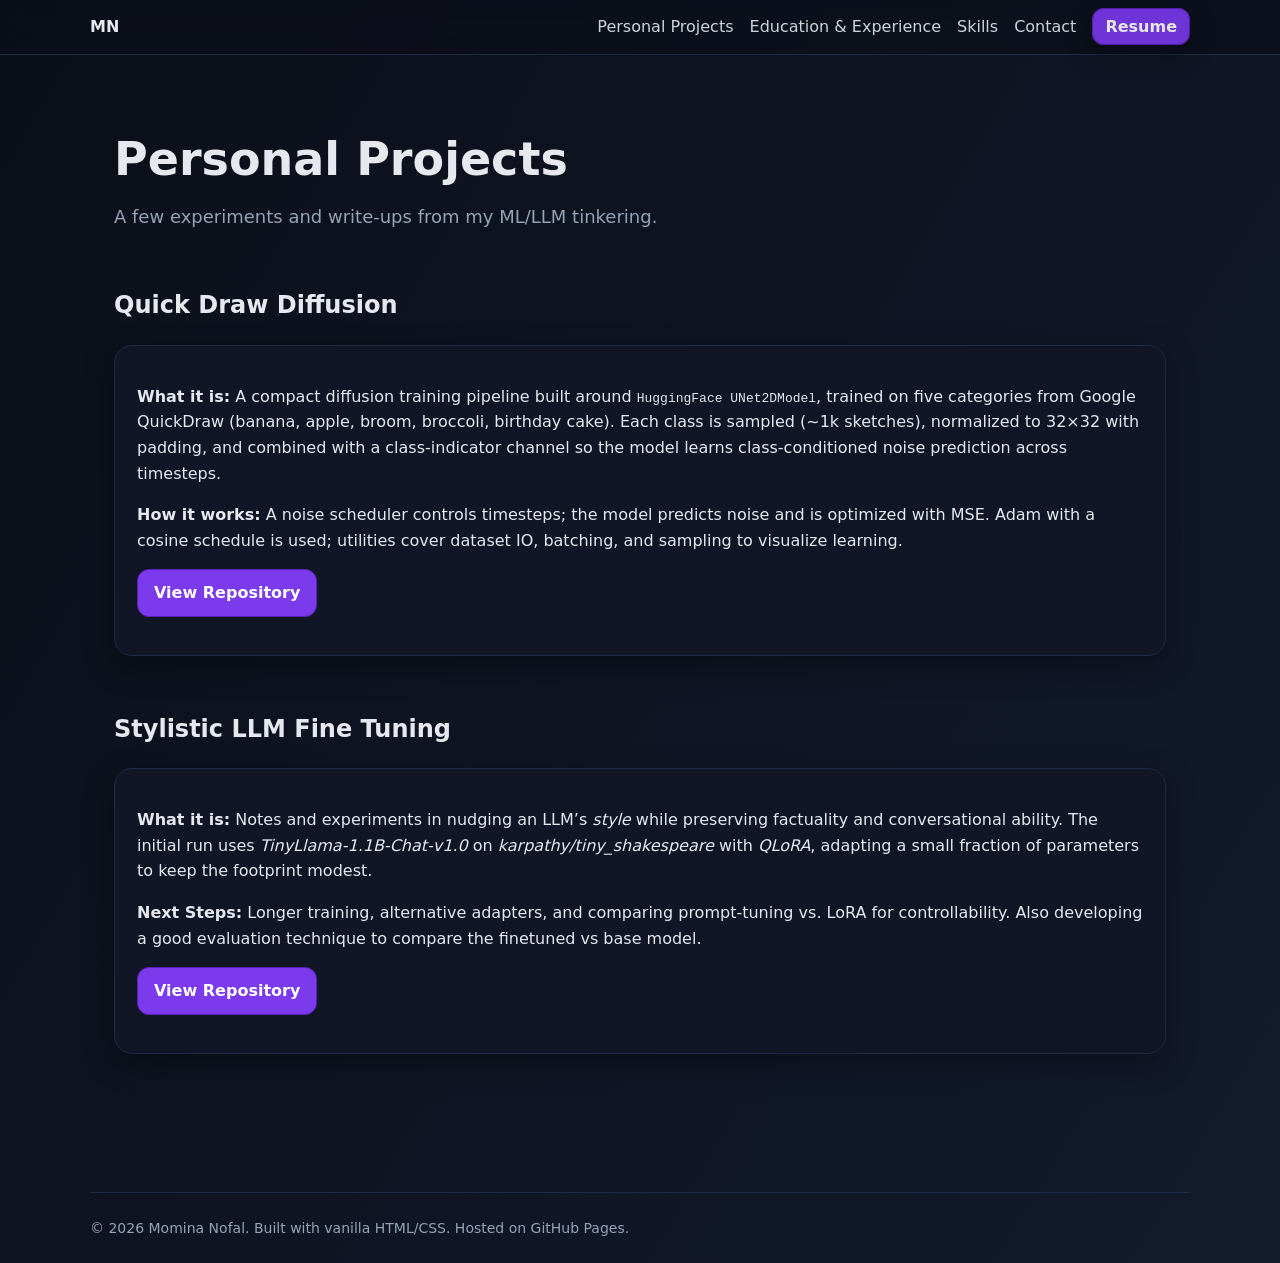
==== projects.html @ 646f493b "website changes" ====
<!DOCTYPE html>
<html lang="en">
<head>
  <meta charset="utf-8" />
  <meta name="viewport" content="width=device-width, initial-scale=1" />
  <title>Personal Projects — Momina Nofal</title>
  <meta name="description" content="Personal projects by Momina Nofal." />
  <link rel="stylesheet" href="assets/styles.css" />
</head>
<body>
  <nav>
    <div class="container nav-inner">
      <div class="brand"><a href="index.html">MN</a></div>
      <ul>
        <li><a href="projects.html">Personal Projects</a></li>
        <li><a href="index.html#edu-exp">Education & Experience</a></li>
        <li><a href="index.html#skills">Skills</a></li>
        <li><a href="index.html#contact">Contact</a></li>
        <li><a class="nav-cta" href="Resume-mominanofal.pdf" target="_blank" rel="noopener">Resume</a></li>
      </ul>
    </div>
  </nav>

  <main class="container">
    <header class="section">
      <h1>Personal Projects</h1>
      <p class="subtitle">A few experiments and write‑ups from my ML/LLM tinkering.</p>
    </header>

    <section class="section project">
      <h2>Quick Draw Diffusion</h2>
      <div class="card article">
        <p><strong>What it is:</strong> A compact diffusion training pipeline built around <code>HuggingFace UNet2DModel</code>, trained on five categories from Google QuickDraw (banana, apple, broom, broccoli, birthday cake). Each class is sampled (~1k sketches), normalized to 32×32 with padding, and combined with a class‑indicator channel so the model learns class‑conditioned noise prediction across timesteps.</p>
        <p><strong>How it works:</strong> A noise scheduler controls timesteps; the model predicts noise and is optimized with MSE. Adam with a cosine schedule is used; utilities cover dataset IO, batching, and sampling to visualize learning.</p>
        <p><a class="btn" href="https://github.com/MominaNofal/quick-draw-diffusion" target="_blank" rel="noopener">View Repository</a></p>
      </div>
    </section>

    <section class="section project">
      <h2>Stylistic LLM Fine Tuning</h2>
      <div class="card article">
        <p><strong>What it is:</strong> Notes and experiments in nudging an LLM’s <em>style</em> while preserving factuality and conversational ability. The initial run uses <em>TinyLlama‑1.1B‑Chat‑v1.0</em> on <em>karpathy/tiny_shakespeare</em> with <em>QLoRA</em>, adapting a small fraction of parameters to keep the footprint modest.</p>
        <p><strong>Next Steps:</strong> Longer training, alternative adapters, and comparing prompt‑tuning vs. LoRA for controllability. Also developing a good evaluation technique to compare the finetuned vs base model.</p>
        <p><a class="btn" href="https://github.com/MominaNofal/stylistic-fine-tuning" target="_blank" rel="noopener">View Repository</a></p>
      </div>
    </section>
  </main>

  <footer class="container footer">
    © <span id="year"></span> Momina Nofal. Built with vanilla HTML/CSS. Hosted on GitHub Pages.
  </footer>
  <script>document.getElementById('year').textContent = new Date().getFullYear()</script>
</body>
</html>
---- assets/styles.css ----
:root {
  --bg: #0b0f19;
  --panel: #101626;
  --ink: #e6e8ee;
  --muted: #94a3b8;
  --accent: #7c3aed;
  --accent-2: #22d3ee;
  --link: #a78bfa;
  --chip: #1f2937;
  --green: #10b981;
  --teal: #14b8a6;
  --amber: #f59e0b;
  --rose: #fb7185;
  --shadow: 0 10px 30px rgba(0,0,0,.35);
  --radius: 18px;
}
* { box-sizing: border-box }
html, body { margin:0; padding:0; font-family: ui-sans-serif, system-ui, -apple-system, Segoe UI, Roboto, Inter, Helvetica, Arial; }
body { background: linear-gradient(120deg, #0b0f19 0%, #121a2c 100%); color: var(--ink); line-height: 1.6; }
a { color: var(--link); text-decoration: none; }
a:hover { text-decoration: underline; }
.container { max-width: 1100px; margin: 0 auto; padding: 24px }
nav {
  position: sticky; top: 0; z-index: 10;
  background: rgba(11,15,25,.65); backdrop-filter: blur(10px);
  border-bottom: 1px solid #1f2a44;
}
.nav-inner { display:flex; align-items:center; justify-content: space-between; padding: 14px 0; }
.brand a { color: var(--ink); text-decoration: none; font-weight: 700; }
nav ul { list-style:none; display:flex; gap: 16px; align-items:center; margin:0; padding:0 }
nav li a { color: var(--ink); opacity:.9 }
.nav-cta { padding: 8px 12px; border-radius: 12px; background: var(--accent); border: 1px solid #5b21b6; color: white; font-weight: 600; box-shadow: var(--shadow); }
.nav-cta:hover { text-decoration: none; filter: brightness(1.05); }
.hero { display:grid; grid-template-columns: 1.15fr .85fr; gap:30px; align-items:center; padding:56px 0 }
.hero-card { background: radial-gradient(1200px 400px at 20% -10%, rgba(124,58,237,.2), transparent), radial-gradient(800px 400px at 120% 20%, rgba(34,211,238,.25), transparent), var(--panel); border:1px solid #1f2a44; border-radius:var(--radius); padding:32px; box-shadow:var(--shadow); }
h1 { font-size: clamp(28px,4vw,46px); line-height:1.15; margin:0 0 10px }
.subtitle { color:var(--muted); font-size:18px; margin-bottom:18px }
.chips { display:flex; flex-wrap:wrap; gap:8px; margin-top:16px }
.chip { background:var(--chip); border:1px solid #2b364f; color:#cbd5e1; padding:6px 10px; border-radius:999px; font-size:12px }
.cta { display:flex; gap:12px; margin-top:24px }
.btn { display:inline-block; padding:10px 16px; border-radius:12px; background:var(--accent); color:white; border:1px solid #5b21b6; font-weight:600 }
.section { margin:54px 0 }
.card { background:var(--panel); border:1px solid #1f2a44; border-radius:var(--radius); padding:22px; box-shadow:var(--shadow) }
.grid { display:grid; gap:18px }
.grid-2 { grid-template-columns: repeat(2, minmax(0, 1fr)); }
.grid-3 { grid-template-columns: repeat(3, minmax(0, 1fr)); }
@media (max-width: 900px) {
  .hero { grid-template-columns: 1fr; }
  .grid-2, .grid-3 { grid-template-columns: 1fr; }
}
.kicker { text-transform: uppercase; letter-spacing:.16em; font-size:11px; color: var(--accent-2) }
.role { font-weight:700 }
.meta { color:var(--muted); font-size:14px }
.footer { border-top:1px solid #1f2a44; margin-top:60px; padding:24px 0; color:var(--muted); font-size:14px }
.list { margin:0; padding-left:18px }
.highlight { color:var(--green); font-weight:600 }
.c-purple { color:#c4b5fd; font-weight:600 }
.c-teal { color:var(--teal); font-weight:600 }
.c-amber { color:var(--amber); font-weight:600 }
.c-green { color:var(--green); font-weight:600 }
.c-rose { color:var(--rose); font-weight:600 }
.section-accent .card { background:linear-gradient(180deg,rgba(124,58,237,.15),rgba(16,22,38,1)); border:1px solid #3b2a66 }
.section-accent h2 { display:flex; align-items:center; gap:10px }
.section-accent h2::after { content:""; flex:1; height:1px; background:linear-gradient(90deg,#7c3aed55,transparent) }
.university { color:var(--amber); font-weight:700 }
.university.cornell { font-size: 1.2em }
.columns-2 { display:grid; grid-template-columns: repeat(2, minmax(0, 1fr)); gap: 22px }
@media (max-width: 900px) { .columns-2 { grid-template-columns: 1fr } }
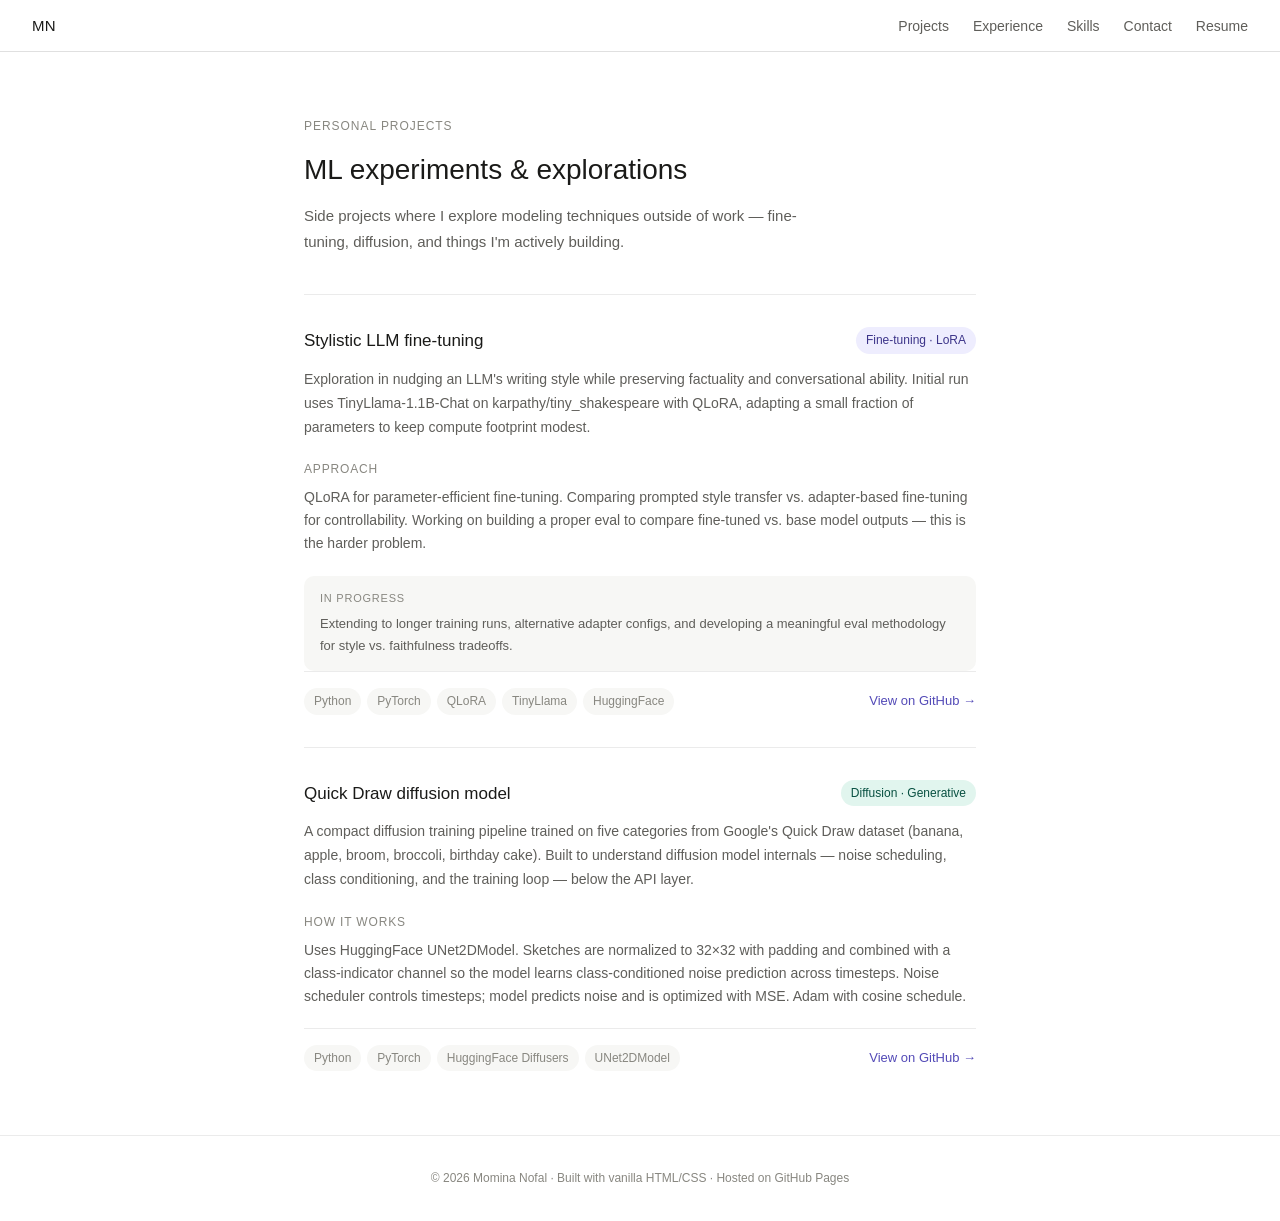
==== commit 35c8d379: "Update projects.html" ====
--- a/projects.html
+++ b/projects.html
@@ -1,54 +1,142 @@
+
 <!DOCTYPE html>
 <html lang="en">
 <head>
-  <meta charset="utf-8" />
-  <meta name="viewport" content="width=device-width, initial-scale=1" />
-  <title>Personal Projects — Momina Nofal</title>
-  <meta name="description" content="Personal projects by Momina Nofal." />
-  <link rel="stylesheet" href="assets/styles.css" />
+<meta charset="UTF-8">
+<meta name="viewport" content="width=device-width, initial-scale=1.0">
+<title>Projects — Momina Nofal</title>
+<style>
+  *, *::before, *::after { box-sizing: border-box; margin: 0; padding: 0; }
+  :root {
+    --bg: #ffffff; --bg2: #f7f7f5; --bg3: #f0efe9;
+    --text: #1a1a18; --text2: #5f5e5a; --text3: #888780;
+    --border: rgba(0,0,0,0.12); --border2: rgba(0,0,0,0.08);
+    --accent: #534AB7; --accent-bg: #EEEDFE; --accent-text: #3C3489;
+    --teal: #0F6E56; --teal-bg: #E1F5EE; --teal-text: #085041;
+    --tag-bg: #f0efe9; --tag-text: #5f5e5a;
+  }
+  @media (prefers-color-scheme: dark) {
+    :root {
+      --bg: #1c1c1a; --bg2: #242422; --bg3: #2c2c2a;
+      --text: #f0efe9; --text2: #b4b2a9; --text3: #888780;
+      --border: rgba(255,255,255,0.1); --border2: rgba(255,255,255,0.06);
+      --accent: #AFA9EC; --accent-bg: #26215C; --accent-text: #CECBF6;
+      --teal: #5DCAA5; --teal-bg: #04342C; --teal-text: #9FE1CB;
+      --tag-bg: #2c2c2a; --tag-text: #b4b2a9;
+    }
+  }
+  body { font-family: -apple-system, BlinkMacSystemFont, 'Segoe UI', sans-serif; background: var(--bg); color: var(--text); font-size: 15px; line-height: 1.7; }
+  nav { position: sticky; top: 0; background: var(--bg); border-bottom: 0.5px solid var(--border); z-index: 100; padding: 0 2rem; display: flex; align-items: center; justify-content: space-between; height: 52px; }
+  .nav-logo { font-weight: 500; font-size: 15px; text-decoration: none; color: var(--text); letter-spacing: 0.02em; }
+  .nav-links { display: flex; gap: 1.5rem; list-style: none; }
+  .nav-links a { text-decoration: none; color: var(--text2); font-size: 14px; transition: color 0.15s; }
+  .nav-links a:hover { color: var(--text); }
+  main { max-width: 720px; margin: 0 auto; padding: 0 1.5rem; }
+
+  .page-header { padding: 4rem 0 2.5rem; border-bottom: 0.5px solid var(--border2); }
+  .section-label { font-size: 12px; font-weight: 500; letter-spacing: 0.08em; color: var(--text3); text-transform: uppercase; margin-bottom: 0.6rem; }
+  .page-header h1 { font-size: 1.75rem; font-weight: 500; margin-bottom: 0.6rem; }
+  .page-header p { font-size: 15px; color: var(--text2); max-width: 520px; }
+
+  .project-card { padding: 2rem 0; border-bottom: 0.5px solid var(--border2); }
+  .project-card:last-child { border-bottom: none; padding-bottom: 4rem; }
+  .project-header { display: flex; justify-content: space-between; align-items: flex-start; gap: 1rem; margin-bottom: 0.75rem; flex-wrap: wrap; }
+  .project-title { font-size: 17px; font-weight: 500; }
+  .project-badge { font-size: 12px; padding: 3px 10px; border-radius: 20px; font-weight: 500; white-space: nowrap; }
+  .badge-purple { background: var(--accent-bg); color: var(--accent-text); }
+  .badge-teal { background: var(--teal-bg); color: var(--teal-text); }
+  .project-desc { font-size: 14px; color: var(--text2); margin-bottom: 1.25rem; line-height: 1.7; }
+  .project-detail { margin-bottom: 1.25rem; }
+  .detail-label { font-size: 12px; text-transform: uppercase; letter-spacing: 0.07em; color: var(--text3); font-weight: 500; margin-bottom: 0.4rem; }
+  .detail-text { font-size: 14px; color: var(--text2); line-height: 1.65; }
+  .project-footer { display: flex; align-items: center; justify-content: space-between; flex-wrap: wrap; gap: 0.75rem; padding-top: 1rem; border-top: 0.5px solid var(--border2); }
+  .stack-row { display: flex; flex-wrap: wrap; gap: 6px; }
+  .stack-tag { font-size: 12px; background: var(--bg2); padding: 3px 10px; border-radius: 20px; color: var(--text3); }
+  .project-link { font-size: 13px; color: var(--accent); text-decoration: none; font-weight: 500; }
+  .project-link:hover { opacity: 0.8; }
+  .next-steps { background: var(--bg2); border-radius: 10px; padding: 0.85rem 1rem; margin-top: 1rem; }
+  .next-steps-label { font-size: 11px; font-weight: 500; text-transform: uppercase; letter-spacing: 0.07em; color: var(--text3); margin-bottom: 0.35rem; }
+  .next-steps-text { font-size: 13px; color: var(--text2); }
+
+  footer { text-align: center; padding: 2rem; font-size: 12px; color: var(--text3); border-top: 0.5px solid var(--border2); }
+
+  @media (max-width: 540px) {
+    nav { padding: 0 1rem; }
+    .nav-links { gap: 1rem; }
+  }
+</style>
 </head>
 <body>
-  <nav>
-    <div class="container nav-inner">
-      <div class="brand"><a href="index.html">MN</a></div>
-      <ul>
-        <li><a href="projects.html">Personal Projects</a></li>
-        <li><a href="index.html#edu-exp">Education & Experience</a></li>
-        <li><a href="index.html#skills">Skills</a></li>
-        <li><a href="index.html#contact">Contact</a></li>
-        <li><a class="nav-cta" href="Resume-mominanofal.pdf" target="_blank" rel="noopener">Resume</a></li>
-      </ul>
+
+<nav>
+  <a class="nav-logo" href="index.html">MN</a>
+  <ul class="nav-links">
+    <li><a href="projects.html">Projects</a></li>
+    <li><a href="index.html#experience">Experience</a></li>
+    <li><a href="index.html#skills">Skills</a></li>
+    <li><a href="index.html#contact">Contact</a></li>
+    <li><a href="Resume-mominanofal.pdf">Resume</a></li>
+  </ul>
+</nav>
+
+<main>
+
+  <div class="page-header">
+    <div class="section-label">Personal projects</div>
+    <h1>ML experiments &amp; explorations</h1>
+    <p>Side projects where I explore modeling techniques outside of work — fine-tuning, diffusion, and things I'm actively building.</p>
+  </div>
+
+  <div class="project-card">
+    <div class="project-header">
+      <span class="project-title">Stylistic LLM fine-tuning</span>
+      <span class="project-badge badge-purple">Fine-tuning · LoRA</span>
     </div>
-  </nav>
+    <p class="project-desc">Exploration in nudging an LLM's writing style while preserving factuality and conversational ability. Initial run uses TinyLlama-1.1B-Chat on karpathy/tiny_shakespeare with QLoRA, adapting a small fraction of parameters to keep compute footprint modest.</p>
+    <div class="project-detail">
+      <div class="detail-label">Approach</div>
+      <div class="detail-text">QLoRA for parameter-efficient fine-tuning. Comparing prompted style transfer vs. adapter-based fine-tuning for controllability. Working on building a proper eval to compare fine-tuned vs. base model outputs — this is the harder problem.</div>
+    </div>
+    <div class="next-steps">
+      <div class="next-steps-label">In progress</div>
+      <div class="next-steps-text">Extending to longer training runs, alternative adapter configs, and developing a meaningful eval methodology for style vs. faithfulness tradeoffs.</div>
+    </div>
+    <div class="project-footer">
+      <div class="stack-row">
+        <span class="stack-tag">Python</span>
+        <span class="stack-tag">PyTorch</span>
+        <span class="stack-tag">QLoRA</span>
+        <span class="stack-tag">TinyLlama</span>
+        <span class="stack-tag">HuggingFace</span>
+      </div>
+      <a class="project-link" href="https://github.com/MominaNofal/stylistic-fine-tuning">View on GitHub →</a>
+    </div>
+  </div>
 
-  <main class="container">
-    <header class="section">
-      <h1>Personal Projects</h1>
-      <p class="subtitle">A few experiments and write‑ups from my ML/LLM tinkering.</p>
-    </header>
+  <div class="project-card">
+    <div class="project-header">
+      <span class="project-title">Quick Draw diffusion model</span>
+      <span class="project-badge badge-teal">Diffusion · Generative</span>
+    </div>
+    <p class="project-desc">A compact diffusion training pipeline trained on five categories from Google's Quick Draw dataset (banana, apple, broom, broccoli, birthday cake). Built to understand diffusion model internals — noise scheduling, class conditioning, and the training loop — below the API layer.</p>
+    <div class="project-detail">
+      <div class="detail-label">How it works</div>
+      <div class="detail-text">Uses HuggingFace UNet2DModel. Sketches are normalized to 32×32 with padding and combined with a class-indicator channel so the model learns class-conditioned noise prediction across timesteps. Noise scheduler controls timesteps; model predicts noise and is optimized with MSE. Adam with cosine schedule.</div>
+    </div>
+    <div class="project-footer">
+      <div class="stack-row">
+        <span class="stack-tag">Python</span>
+        <span class="stack-tag">PyTorch</span>
+        <span class="stack-tag">HuggingFace Diffusers</span>
+        <span class="stack-tag">UNet2DModel</span>
+      </div>
+      <a class="project-link" href="https://github.com/MominaNofal/quick-draw-diffusion">View on GitHub →</a>
+    </div>
+  </div>
 
-    <section class="section project">
-      <h2>Quick Draw Diffusion</h2>
-      <div class="card article">
-        <p><strong>What it is:</strong> A compact diffusion training pipeline built around <code>HuggingFace UNet2DModel</code>, trained on five categories from Google QuickDraw (banana, apple, broom, broccoli, birthday cake). Each class is sampled (~1k sketches), normalized to 32×32 with padding, and combined with a class‑indicator channel so the model learns class‑conditioned noise prediction across timesteps.</p>
-        <p><strong>How it works:</strong> A noise scheduler controls timesteps; the model predicts noise and is optimized with MSE. Adam with a cosine schedule is used; utilities cover dataset IO, batching, and sampling to visualize learning.</p>
-        <p><a class="btn" href="https://github.com/MominaNofal/quick-draw-diffusion" target="_blank" rel="noopener">View Repository</a></p>
-      </div>
-    </section>
+</main>
 
-    <section class="section project">
-      <h2>Stylistic LLM Fine Tuning</h2>
-      <div class="card article">
-        <p><strong>What it is:</strong> Notes and experiments in nudging an LLM’s <em>style</em> while preserving factuality and conversational ability. The initial run uses <em>TinyLlama‑1.1B‑Chat‑v1.0</em> on <em>karpathy/tiny_shakespeare</em> with <em>QLoRA</em>, adapting a small fraction of parameters to keep the footprint modest.</p>
-        <p><strong>Next Steps:</strong> Longer training, alternative adapters, and comparing prompt‑tuning vs. LoRA for controllability. Also developing a good evaluation technique to compare the finetuned vs base model.</p>
-        <p><a class="btn" href="https://github.com/MominaNofal/stylistic-fine-tuning" target="_blank" rel="noopener">View Repository</a></p>
-      </div>
-    </section>
-  </main>
+<footer>© 2026 Momina Nofal · Built with vanilla HTML/CSS · Hosted on GitHub Pages</footer>
 
-  <footer class="container footer">
-    © <span id="year"></span> Momina Nofal. Built with vanilla HTML/CSS. Hosted on GitHub Pages.
-  </footer>
-  <script>document.getElementById('year').textContent = new Date().getFullYear()</script>
 </body>
 </html>
